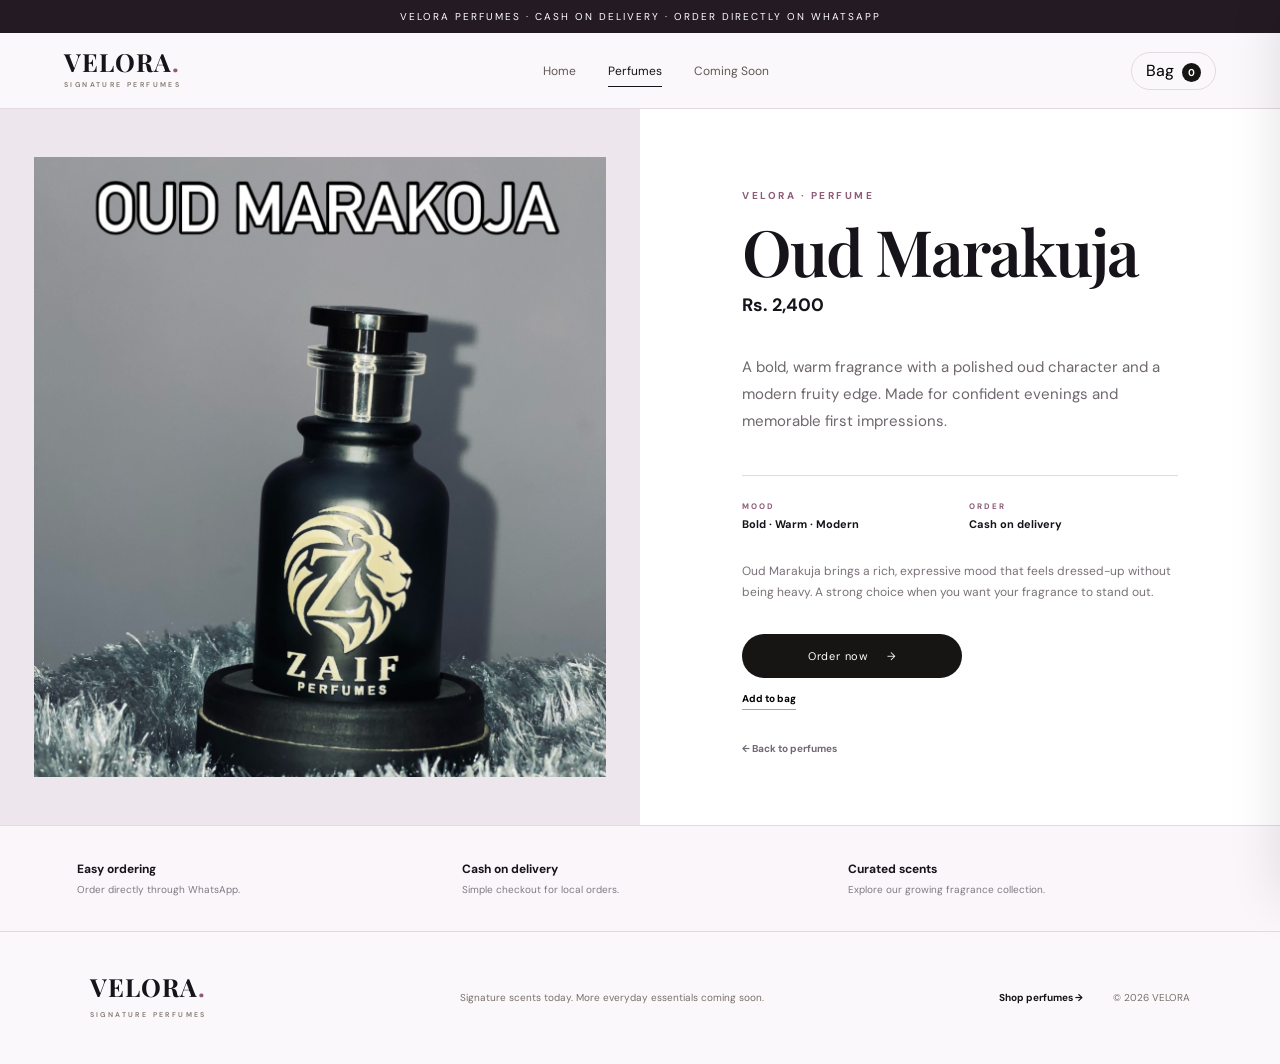
==== product.html @ 42189623 "Add files via upload" ====
<!doctype html><html lang="en"><head><meta charset="utf-8"><meta name="viewport" content="width=device-width,initial-scale=1"><meta name="description" content="VELORA perfume product details."><title>VELORA — Perfume</title><link rel="preconnect" href="https://fonts.googleapis.com"><link rel="preconnect" href="https://fonts.gstatic.com" crossorigin><link href="https://fonts.googleapis.com/css2?family=DM+Sans:wght@400;500;600;700&family=Playfair+Display:wght@500;600;700&display=swap" rel="stylesheet"><link rel="stylesheet" href="style.css"></head><body><div class="announcement">VELORA PERFUMES · CASH ON DELIVERY · ORDER DIRECTLY ON WHATSAPP</div><header class="header"><a class="brand" href="index.html">VELORA<span>.</span><small>SIGNATURE PERFUMES</small></a><nav><a href="index.html">Home</a><a class="active" href="products.html">Perfumes</a><a href="index.html#coming">Coming Soon</a></nav><div class="actions"><button class="bag-btn" onclick="openCart()">Bag <b id="count">0</b></button></div></header><main><section class="product-detail" id="product-detail"></section><section class="detail-trust"><div><b>Easy ordering</b><small>Order directly through WhatsApp.</small></div><div><b>Cash on delivery</b><small>Simple checkout for local orders.</small></div><div><b>Curated scents</b><small>Explore our growing fragrance collection.</small></div></section></main><footer><div><a class="brand" href="index.html">VELORA<span>.</span><small>SIGNATURE PERFUMES</small></a></div><p>Signature scents today. More everyday essentials coming soon.</p><a href="products.html">Shop perfumes →</a><small>© 2026 VELORA</small></footer><div id="shade" onclick="closeCart()"></div><aside id="cart"><div class="cart-head"><h2>Your bag</h2><button onclick="closeCart()">×</button></div><div id="items"></div><div class="checkout"><div><span>Subtotal</span><b id="total">Rs. 0</b></div><button class="btn" onclick="checkout()">Order on WhatsApp →</button><small>We'll open WhatsApp with your order details ready to send.</small></div></aside><div id="toast"></div><script src="script.js"></script></body></html>
---- style.css ----
:root{--ink:#171414;--muted:#706969;--cream:#f5f1ea;--paper:#fbfaf7;--line:#ded8d0;--accent:#8a6a4d;--white:#fff}*{box-sizing:border-box}html{scroll-behavior:smooth}body{margin:0;background:var(--paper);color:var(--ink);font-family:"DM Sans",sans-serif}a{color:inherit;text-decoration:none}button,input{font:inherit}.announcement{background:#171414;color:#fff;text-align:center;padding:10px 18px;font-size:10px;letter-spacing:2px}.header{height:82px;display:flex;align-items:center;justify-content:space-between;padding:0 5vw;border-bottom:1px solid var(--line);background:rgba(251,250,247,.94);position:sticky;top:0;z-index:20;backdrop-filter:blur(12px)}.brand{font-family:"Playfair Display",serif;font-size:25px;font-weight:700;letter-spacing:1px;line-height:.8}.brand span{color:var(--accent)}.brand small{display:block;font:600 7px "DM Sans";letter-spacing:2.4px;margin-top:8px;color:#81786f}.header nav{display:flex;gap:32px;font-size:12px;color:#5f5854}.header nav a{padding:32px 0;position:relative}.header nav a.active,.header nav a:hover{color:#171414}.header nav a.active:after{content:"";position:absolute;height:1px;left:0;right:0;bottom:24px;background:var(--ink)}.actions{display:flex;gap:8px}.icon-btn,.bag-btn{border:1px solid var(--line);background:transparent;border-radius:999px;height:38px;padding:0 14px;cursor:pointer}.icon-btn{width:38px;padding:0;font-size:20px}.bag-btn b{font-size:10px;background:#171414;color:#fff;border-radius:50%;padding:3px 6px;margin-left:4px}.hero{min-height:690px;display:grid;grid-template-columns:1.05fr .95fr;overflow:hidden;background:var(--cream);padding-left:7vw}.hero-copy{align-self:center;max-width:620px;padding:70px 0}.eyebrow,.result-label{font-size:10px;font-weight:700;letter-spacing:2.5px;color:#8a6a4d}.hero h1,.products-hero h1{font:600 clamp(54px,7vw,92px)/.92 "Playfair Display",serif;letter-spacing:-3px;margin:24px 0}.hero h1 i,.products-hero h1 i,.coming h2 i{font-weight:500;color:#8a6a4d}.hero-copy>p{max-width:480px;color:#69625d;font-size:15px;line-height:1.8}.hero-actions{display:flex;align-items:center;gap:24px;margin-top:32px}.btn{display:inline-flex;align-items:center;justify-content:center;background:#171414;color:#fff;border:0;padding:15px 22px;font-size:11px;letter-spacing:.8px;cursor:pointer}.btn span{margin-left:18px}.text-link{font-size:11px;font-weight:700;border-bottom:1px solid #a79e95;padding-bottom:5px}.hero-note{display:flex;gap:13px;align-items:center;margin-top:65px}.hero-note span{font:600 27px "Playfair Display"}.hero-note small{color:#7b736d;font-size:9px;line-height:1.4;text-transform:uppercase;letter-spacing:1.3px}.hero-art{position:relative;min-height:690px;background:linear-gradient(135deg,#e4ded5,#c8b9aa);display:flex;align-items:center;justify-content:center;overflow:hidden}.halo{position:absolute;width:470px;height:470px;border-radius:50%;border:1px solid rgba(255,255,255,.7);box-shadow:0 0 0 50px rgba(255,255,255,.08),0 0 0 110px rgba(255,255,255,.05)}.hero-card{position:relative;width:270px;height:370px;background:linear-gradient(160deg,#282321,#0f0d0c);color:#f5ead9;display:flex;flex-direction:column;justify-content:center;align-items:center;box-shadow:25px 30px 60px rgba(38,28,20,.28);transform:rotate(-6deg)}.hero-card:before{content:"";position:absolute;inset:18px;border:1px solid rgba(235,219,195,.35)}.hero-card span{font-size:10px;letter-spacing:4px}.hero-card strong{font:600 46px/.9 "Playfair Display";text-align:center;letter-spacing:3px;margin:35px 0}.hero-card small{font-size:8px;letter-spacing:2px}.hero-orb{position:absolute;border-radius:50%;background:rgba(255,255,255,.2);filter:blur(1px)}.orb1{width:90px;height:90px;right:13%;top:18%}.orb2{width:180px;height:180px;left:8%;bottom:-50px}.section{padding:110px 7vw}.intro{display:grid;grid-template-columns:.8fr 1.2fr;gap:8vw;align-items:center}.section h2{font:600 clamp(38px,4vw,56px)/1.05 "Playfair Display";letter-spacing:-1.5px;margin:15px 0}.category-card{border-top:1px solid var(--line);border-bottom:1px solid var(--line);padding:28px 0;display:grid;grid-template-columns:70px 1fr auto;gap:22px;align-items:center}.category-icon{width:54px;height:54px;border:1px solid #c8bdb2;border-radius:50%;display:grid;place-items:center;font-size:20px}.category-card span{font-size:9px;letter-spacing:2px;color:var(--accent);font-weight:700}.category-card h3{font:600 30px "Playfair Display";margin:5px 0}.category-card p{margin:0;color:var(--muted);font-size:12px}.category-card>a{font-size:11px;font-weight:700}.collection{background:#fff}.section-head,.product-toolbar{display:flex;justify-content:space-between;align-items:end;gap:30px;margin-bottom:38px}.grid{display:grid;grid-template-columns:repeat(3,1fr);gap:32px}.product{min-width:0}.pic{display:block;aspect-ratio:4/5;background:#ece8e1;position:relative;overflow:hidden}.pic img{width:100%;height:100%;object-fit:cover;transition:transform .5s}.product:hover .pic img{transform:scale(1.035)}.view-pill{position:absolute;bottom:14px;right:14px;background:#fff;padding:9px 12px;font-size:9px;letter-spacing:1px;opacity:0;transform:translateY(6px);transition:.25s}.product:hover .view-pill{opacity:1;transform:none}.info{padding:17px 1px}.tag{font-size:8px;color:var(--accent);letter-spacing:2px;font-weight:700}.info h3{font:600 25px "Playfair Display";margin:7px 0}.info p{font-size:11px;color:#746d67;line-height:1.65;min-height:54px;margin:0 0 15px}.row{display:flex;align-items:center;gap:8px}.price{font-size:13px;font-weight:700;margin-right:auto}.add,.order{border:1px solid #d4cec7;background:transparent;padding:9px 11px;font-size:9px;cursor:pointer}.order{background:#171414;color:#fff;border-color:#171414}.coming{background:#1b1817;color:#fff;display:grid;grid-template-columns:1fr 1fr;gap:8vw;align-items:center}.coming .eyebrow{color:#c4a17e}.coming h2{color:#fff}.coming p{color:#aaa29b;line-height:1.8;font-size:13px;max-width:560px}.coming-grid{display:grid;grid-template-columns:1fr 1fr;border-top:1px solid #403a36}.coming-grid div{padding:24px 5px;border-bottom:1px solid #403a36;display:grid;grid-template-columns:38px 1fr;column-gap:10px}.coming-grid span{grid-row:span 2;color:#a98a6d;font-size:9px}.coming-grid b{font:500 20px "Playfair Display"}.coming-grid small{color:#7e7872;font-size:9px;letter-spacing:1px;text-transform:uppercase;margin-top:4px}.story{display:grid;grid-template-columns:.5fr 1.5fr;gap:8vw}.story-label .vertical{margin-top:80px;font-size:9px;letter-spacing:2px;color:#a09992;writing-mode:vertical-rl}.story p{max-width:680px;color:#6e6762;line-height:1.9;font-size:14px}.trust{padding-top:0;display:grid;grid-template-columns:repeat(3,1fr);gap:30px}.trust>div{border-top:1px solid var(--line);padding-top:20px;display:grid;grid-template-columns:35px 1fr}.trust span{font-size:9px;color:var(--accent)}.trust b{font-size:12px}.trust small{grid-column:2;color:#837b74;font-size:10px;margin-top:5px}footer{border-top:1px solid var(--line);padding:45px 7vw;display:grid;grid-template-columns:1fr 1.5fr auto auto;gap:30px;align-items:center}footer p,footer>a,footer>small{font-size:10px;color:#77706a}footer>a{font-weight:700;color:#171414}.products-hero{padding:100px 7vw 80px;background:var(--cream)}.products-hero p{color:#706963;max-width:520px;line-height:1.7}.products-section{padding-top:80px}.product-toolbar h2{font:600 40px "Playfair Display";margin:8px 0}.search input{width:280px;border:0;border-bottom:1px solid #bdb5ad;background:transparent;padding:12px 2px;outline:none;font-size:11px}.empty{color:#777}.shade{}.item{display:flex;justify-content:space-between;gap:15px;padding:15px 0;border-bottom:1px solid #eee;font-size:12px}.item small{color:#817a74}.item button{border:0;background:transparent;color:#9b4e43;font-size:9px;cursor:pointer}.checkout{border-top:1px solid #ddd;padding-top:20px;margin-top:15px}.checkout>div{display:flex;justify-content:space-between;margin-bottom:18px;font-size:12px}.checkout small{display:block;color:#8a837d;font-size:9px;line-height:1.5;margin-top:10px}#shade{position:fixed;inset:0;background:rgba(0,0,0,.3);opacity:0;pointer-events:none;transition:.25s;z-index:39}#shade.show{opacity:1;pointer-events:auto}#cart{position:fixed;z-index:40;right:0;top:0;bottom:0;width:min(420px,92vw);background:#fff;padding:28px;transform:translateX(105%);transition:.3s;box-shadow:-20px 0 50px rgba(0,0,0,.12)}#cart.open{transform:none}.cart-head{display:flex;justify-content:space-between;align-items:center;border-bottom:1px solid #ddd;padding-bottom:15px}.cart-head h2{font:600 30px "Playfair Display";margin:0}.cart-head button{border:0;background:transparent;font-size:28px;cursor:pointer}#items{min-height:120px}.showtoast{position:fixed;bottom:25px;left:50%;transform:translateX(-50%);background:#171414;color:#fff;padding:12px 18px;font-size:10px;z-index:60;box-shadow:0 10px 30px rgba(0,0,0,.2)}
@media(max-width:850px){.header nav{display:none}.hero{grid-template-columns:1fr;padding-left:7vw}.hero-art{min-height:430px}.hero-copy{padding:75px 7vw 55px 0}.intro,.coming,.story{grid-template-columns:1fr;gap:45px}.grid{grid-template-columns:1fr 1fr}.section{padding:75px 7vw}.trust{grid-template-columns:1fr}.section-head,.product-toolbar{align-items:start;flex-direction:column}.search input{width:100%}footer{grid-template-columns:1fr 1fr}.category-card{grid-template-columns:60px 1fr}.category-card>a{grid-column:2}}
@media(max-width:560px){.hero h1,.products-hero h1{font-size:55px}.hero-art{min-height:360px}.hero-card{width:210px;height:290px}.hero-card strong{font-size:34px}.grid{grid-template-columns:1fr}.info p{min-height:auto}.coming-grid{grid-template-columns:1fr}.products-hero{padding:70px 7vw 55px}footer{grid-template-columns:1fr;gap:16px}.brand{font-size:22px}}

/* VELORA V4 polish */
:root{--ink:#17131a;--muted:#756c75;--cream:#f3edf3;--paper:#fbf8fb;--line:#e2d9e1;--accent:#8d5c78;--deep:#241a24;--soft:#eadde7}
.announcement{background:var(--deep)}
.header{background:rgba(251,248,251,.96);height:76px}
.brand span,.eyebrow,.result-label,.hero h1 i,.products-hero h1 i,.coming h2 i{color:var(--accent)}
.hero{min-height:600px;padding-left:6vw;background:linear-gradient(110deg,#f5eef4,#eee5ec)}
.hero-copy{padding:55px 0}.hero h1{margin:18px 0}.hero-art{min-height:600px;background:radial-gradient(circle at 50% 45%,#d8c4d2,#b8a3b2 70%)}
.hero-card{width:250px;height:335px;background:linear-gradient(160deg,#30242f,#151016);box-shadow:20px 25px 55px rgba(47,28,45,.25)}
.section{padding:78px 6vw}.intro{gap:6vw}.collection{padding-top:76px;padding-bottom:85px}.grid{gap:28px}.pic{background:#eee6ed;border-radius:2px}.pic img{transition:transform .45s,filter .45s}.product:hover .pic img{transform:scale(1.045);filter:saturate(1.03)}.view-pill{border:1px solid #e6dde4}.info{padding:14px 2px}.info h3{margin:6px 0 7px}.info p{min-height:60px}.add,.order{border-radius:999px;padding:9px 13px}.order{background:var(--deep);border-color:var(--deep)}
.category-card{background:#fff;padding:24px;border:1px solid var(--line)}.category-icon{border-color:#d6c4d1}.coming{background:var(--deep)}.story{padding-top:80px;padding-bottom:75px}.trust{padding-bottom:80px}.products-hero{padding:78px 6vw 60px;background:linear-gradient(110deg,#f4edf3,#eee6ee)}.products-section{padding:65px 6vw 90px}.product-toolbar{margin-bottom:30px}.collection-note{font-size:11px;color:#8b8189;margin:8px 0 0}.search input{border-color:#cbbbc8}.search input:focus{border-color:var(--accent)}
.product-detail{display:grid;grid-template-columns:1fr 1fr;min-height:650px;background:#fff}.detail-media{background:#eee6ed;display:flex;align-items:center;justify-content:center;min-height:620px;padding:34px}.detail-media img{width:100%;height:100%;max-height:620px;object-fit:cover}.detail-copy{padding:80px 8vw 70px;display:flex;flex-direction:column;justify-content:center}.detail-copy h1{font:600 clamp(48px,5vw,72px)/.98 "Playfair Display",serif;letter-spacing:-2px;margin:18px 0 10px}.detail-price{font-size:18px;font-weight:700;margin-bottom:22px}.detail-lead{font-size:15px;line-height:1.8;color:#6f666e;max-width:560px}.detail-line{height:1px;background:var(--line);margin:25px 0}.detail-meta{display:grid;grid-template-columns:1fr 1fr;gap:18px;margin-bottom:18px}.detail-meta div{display:flex;flex-direction:column;gap:6px}.detail-meta span{font-size:8px;letter-spacing:2px;color:var(--accent);font-weight:700}.detail-meta b{font-size:11px}.detail-text{font-size:12px;line-height:1.8;color:#7a7179;max-width:560px}.detail-order{margin-top:18px;max-width:220px;border-radius:999px}.detail-add{width:max-content;margin-top:10px;border:0;background:transparent;border-bottom:1px solid #aaa0a9;padding:4px 0;font-size:10px;font-weight:700;cursor:pointer}.back-link{margin-top:32px;font-size:10px;font-weight:700;color:#716873}.detail-trust{display:grid;grid-template-columns:repeat(3,1fr);gap:30px;padding:35px 6vw;border-top:1px solid var(--line);background:#faf6fa}.detail-trust>div{display:flex;flex-direction:column;gap:6px}.detail-trust b{font-size:12px}.detail-trust small{font-size:10px;color:#827982}
@media(max-width:850px){.hero{min-height:auto;padding-left:7vw}.hero-art{min-height:430px}.product-detail{grid-template-columns:1fr}.detail-media{min-height:500px}.detail-copy{padding:60px 7vw}.detail-trust{grid-template-columns:1fr}.section{padding:70px 7vw}}
@media(max-width:560px){.hero-art{min-height:340px}.hero-card{width:210px;height:285px}.detail-media{min-height:400px;padding:18px}.detail-copy h1{font-size:48px}.detail-copy{padding:50px 7vw}.detail-meta{grid-template-columns:1fr}.detail-order{max-width:none;width:100%}}
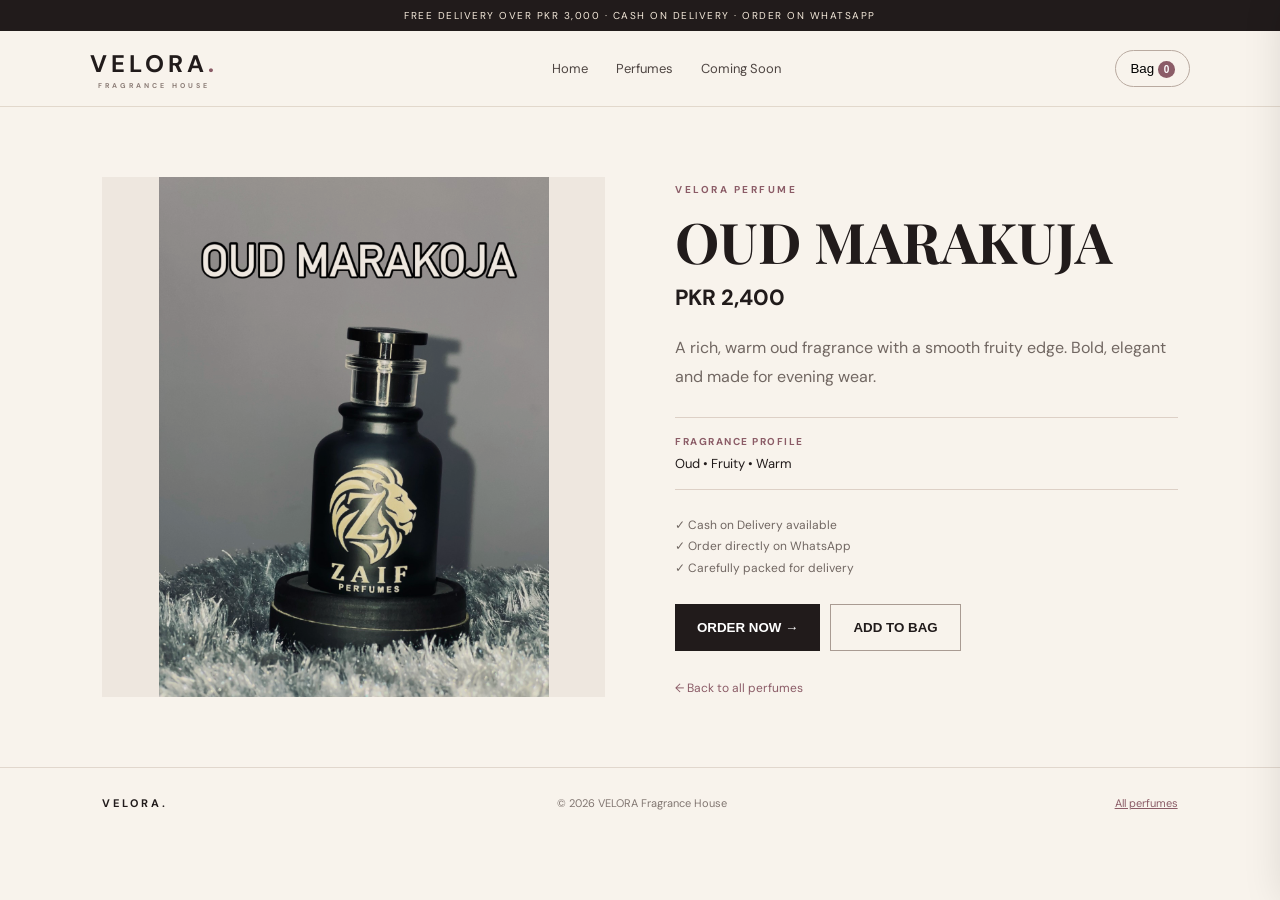
==== commit e3b7dae0: "Add files via upload" ====
--- a/product.html
+++ b/product.html
@@ -1 +1 @@
-<!doctype html><html lang="en"><head><meta charset="utf-8"><meta name="viewport" content="width=device-width,initial-scale=1"><meta name="description" content="VELORA perfume product details."><title>VELORA — Perfume</title><link rel="preconnect" href="https://fonts.googleapis.com"><link rel="preconnect" href="https://fonts.gstatic.com" crossorigin><link href="https://fonts.googleapis.com/css2?family=DM+Sans:wght@400;500;600;700&family=Playfair+Display:wght@500;600;700&display=swap" rel="stylesheet"><link rel="stylesheet" href="style.css"></head><body><div class="announcement">VELORA PERFUMES · CASH ON DELIVERY · ORDER DIRECTLY ON WHATSAPP</div><header class="header"><a class="brand" href="index.html">VELORA<span>.</span><small>SIGNATURE PERFUMES</small></a><nav><a href="index.html">Home</a><a class="active" href="products.html">Perfumes</a><a href="index.html#coming">Coming Soon</a></nav><div class="actions"><button class="bag-btn" onclick="openCart()">Bag <b id="count">0</b></button></div></header><main><section class="product-detail" id="product-detail"></section><section class="detail-trust"><div><b>Easy ordering</b><small>Order directly through WhatsApp.</small></div><div><b>Cash on delivery</b><small>Simple checkout for local orders.</small></div><div><b>Curated scents</b><small>Explore our growing fragrance collection.</small></div></section></main><footer><div><a class="brand" href="index.html">VELORA<span>.</span><small>SIGNATURE PERFUMES</small></a></div><p>Signature scents today. More everyday essentials coming soon.</p><a href="products.html">Shop perfumes →</a><small>© 2026 VELORA</small></footer><div id="shade" onclick="closeCart()"></div><aside id="cart"><div class="cart-head"><h2>Your bag</h2><button onclick="closeCart()">×</button></div><div id="items"></div><div class="checkout"><div><span>Subtotal</span><b id="total">Rs. 0</b></div><button class="btn" onclick="checkout()">Order on WhatsApp →</button><small>We'll open WhatsApp with your order details ready to send.</small></div></aside><div id="toast"></div><script src="script.js"></script></body></html>
+<!doctype html><html><head><meta charset="utf-8"><meta name="viewport" content="width=device-width,initial-scale=1"><title>VELORA — Product</title><link rel="stylesheet" href="style.css"></head><body><div class="top">FREE DELIVERY OVER PKR 3,000 · CASH ON DELIVERY · ORDER ON WHATSAPP</div><header><a class="logo" href="index.html">VELORA<span>.</span><small>FRAGRANCE HOUSE</small></a><nav><a href="index.html">Home</a><a href="products.html">Perfumes</a><a href="index.html#coming">Coming Soon</a></nav><button class="bagbtn" onclick="openCart()">Bag <b data-count>0</b></button></header><main><section id="detail" class="detail"></section></main><footer><b>VELORA.</b><span>© 2026 VELORA Fragrance House</span><a href="products.html">All perfumes</a></footer><div id="shade" onclick="closeCart()"></div><aside id="cart"><div class="carthead"><h2>Your bag</h2><button onclick="closeCart()">×</button></div><div id="cartItems"></div><div class="cartbottom"><div><span>Total</span><b id="cartTotal">PKR 0</b></div><button class="primary" onclick="orderCart()">ORDER ON WHATSAPP →</button></div></aside><div id="toast"></div><script src="script.js"></script></body></html>
--- a/style.css
+++ b/style.css
@@ -1,17 +1,2 @@
-:root{--ink:#171414;--muted:#706969;--cream:#f5f1ea;--paper:#fbfaf7;--line:#ded8d0;--accent:#8a6a4d;--white:#fff}*{box-sizing:border-box}html{scroll-behavior:smooth}body{margin:0;background:var(--paper);color:var(--ink);font-family:"DM Sans",sans-serif}a{color:inherit;text-decoration:none}button,input{font:inherit}.announcement{background:#171414;color:#fff;text-align:center;padding:10px 18px;font-size:10px;letter-spacing:2px}.header{height:82px;display:flex;align-items:center;justify-content:space-between;padding:0 5vw;border-bottom:1px solid var(--line);background:rgba(251,250,247,.94);position:sticky;top:0;z-index:20;backdrop-filter:blur(12px)}.brand{font-family:"Playfair Display",serif;font-size:25px;font-weight:700;letter-spacing:1px;line-height:.8}.brand span{color:var(--accent)}.brand small{display:block;font:600 7px "DM Sans";letter-spacing:2.4px;margin-top:8px;color:#81786f}.header nav{display:flex;gap:32px;font-size:12px;color:#5f5854}.header nav a{padding:32px 0;position:relative}.header nav a.active,.header nav a:hover{color:#171414}.header nav a.active:after{content:"";position:absolute;height:1px;left:0;right:0;bottom:24px;background:var(--ink)}.actions{display:flex;gap:8px}.icon-btn,.bag-btn{border:1px solid var(--line);background:transparent;border-radius:999px;height:38px;padding:0 14px;cursor:pointer}.icon-btn{width:38px;padding:0;font-size:20px}.bag-btn b{font-size:10px;background:#171414;color:#fff;border-radius:50%;padding:3px 6px;margin-left:4px}.hero{min-height:690px;display:grid;grid-template-columns:1.05fr .95fr;overflow:hidden;background:var(--cream);padding-left:7vw}.hero-copy{align-self:center;max-width:620px;padding:70px 0}.eyebrow,.result-label{font-size:10px;font-weight:700;letter-spacing:2.5px;color:#8a6a4d}.hero h1,.products-hero h1{font:600 clamp(54px,7vw,92px)/.92 "Playfair Display",serif;letter-spacing:-3px;margin:24px 0}.hero h1 i,.products-hero h1 i,.coming h2 i{font-weight:500;color:#8a6a4d}.hero-copy>p{max-width:480px;color:#69625d;font-size:15px;line-height:1.8}.hero-actions{display:flex;align-items:center;gap:24px;margin-top:32px}.btn{display:inline-flex;align-items:center;justify-content:center;background:#171414;color:#fff;border:0;padding:15px 22px;font-size:11px;letter-spacing:.8px;cursor:pointer}.btn span{margin-left:18px}.text-link{font-size:11px;font-weight:700;border-bottom:1px solid #a79e95;padding-bottom:5px}.hero-note{display:flex;gap:13px;align-items:center;margin-top:65px}.hero-note span{font:600 27px "Playfair Display"}.hero-note small{color:#7b736d;font-size:9px;line-height:1.4;text-transform:uppercase;letter-spacing:1.3px}.hero-art{position:relative;min-height:690px;background:linear-gradient(135deg,#e4ded5,#c8b9aa);display:flex;align-items:center;justify-content:center;overflow:hidden}.halo{position:absolute;width:470px;height:470px;border-radius:50%;border:1px solid rgba(255,255,255,.7);box-shadow:0 0 0 50px rgba(255,255,255,.08),0 0 0 110px rgba(255,255,255,.05)}.hero-card{position:relative;width:270px;height:370px;background:linear-gradient(160deg,#282321,#0f0d0c);color:#f5ead9;display:flex;flex-direction:column;justify-content:center;align-items:center;box-shadow:25px 30px 60px rgba(38,28,20,.28);transform:rotate(-6deg)}.hero-card:before{content:"";position:absolute;inset:18px;border:1px solid rgba(235,219,195,.35)}.hero-card span{font-size:10px;letter-spacing:4px}.hero-card strong{font:600 46px/.9 "Playfair Display";text-align:center;letter-spacing:3px;margin:35px 0}.hero-card small{font-size:8px;letter-spacing:2px}.hero-orb{position:absolute;border-radius:50%;background:rgba(255,255,255,.2);filter:blur(1px)}.orb1{width:90px;height:90px;right:13%;top:18%}.orb2{width:180px;height:180px;left:8%;bottom:-50px}.section{padding:110px 7vw}.intro{display:grid;grid-template-columns:.8fr 1.2fr;gap:8vw;align-items:center}.section h2{font:600 clamp(38px,4vw,56px)/1.05 "Playfair Display";letter-spacing:-1.5px;margin:15px 0}.category-card{border-top:1px solid var(--line);border-bottom:1px solid var(--line);padding:28px 0;display:grid;grid-template-columns:70px 1fr auto;gap:22px;align-items:center}.category-icon{width:54px;height:54px;border:1px solid #c8bdb2;border-radius:50%;display:grid;place-items:center;font-size:20px}.category-card span{font-size:9px;letter-spacing:2px;color:var(--accent);font-weight:700}.category-card h3{font:600 30px "Playfair Display";margin:5px 0}.category-card p{margin:0;color:var(--muted);font-size:12px}.category-card>a{font-size:11px;font-weight:700}.collection{background:#fff}.section-head,.product-toolbar{display:flex;justify-content:space-between;align-items:end;gap:30px;margin-bottom:38px}.grid{display:grid;grid-template-columns:repeat(3,1fr);gap:32px}.product{min-width:0}.pic{display:block;aspect-ratio:4/5;background:#ece8e1;position:relative;overflow:hidden}.pic img{width:100%;height:100%;object-fit:cover;transition:transform .5s}.product:hover .pic img{transform:scale(1.035)}.view-pill{position:absolute;bottom:14px;right:14px;background:#fff;padding:9px 12px;font-size:9px;letter-spacing:1px;opacity:0;transform:translateY(6px);transition:.25s}.product:hover .view-pill{opacity:1;transform:none}.info{padding:17px 1px}.tag{font-size:8px;color:var(--accent);letter-spacing:2px;font-weight:700}.info h3{font:600 25px "Playfair Display";margin:7px 0}.info p{font-size:11px;color:#746d67;line-height:1.65;min-height:54px;margin:0 0 15px}.row{display:flex;align-items:center;gap:8px}.price{font-size:13px;font-weight:700;margin-right:auto}.add,.order{border:1px solid #d4cec7;background:transparent;padding:9px 11px;font-size:9px;cursor:pointer}.order{background:#171414;color:#fff;border-color:#171414}.coming{background:#1b1817;color:#fff;display:grid;grid-template-columns:1fr 1fr;gap:8vw;align-items:center}.coming .eyebrow{color:#c4a17e}.coming h2{color:#fff}.coming p{color:#aaa29b;line-height:1.8;font-size:13px;max-width:560px}.coming-grid{display:grid;grid-template-columns:1fr 1fr;border-top:1px solid #403a36}.coming-grid div{padding:24px 5px;border-bottom:1px solid #403a36;display:grid;grid-template-columns:38px 1fr;column-gap:10px}.coming-grid span{grid-row:span 2;color:#a98a6d;font-size:9px}.coming-grid b{font:500 20px "Playfair Display"}.coming-grid small{color:#7e7872;font-size:9px;letter-spacing:1px;text-transform:uppercase;margin-top:4px}.story{display:grid;grid-template-columns:.5fr 1.5fr;gap:8vw}.story-label .vertical{margin-top:80px;font-size:9px;letter-spacing:2px;color:#a09992;writing-mode:vertical-rl}.story p{max-width:680px;color:#6e6762;line-height:1.9;font-size:14px}.trust{padding-top:0;display:grid;grid-template-columns:repeat(3,1fr);gap:30px}.trust>div{border-top:1px solid var(--line);padding-top:20px;display:grid;grid-template-columns:35px 1fr}.trust span{font-size:9px;color:var(--accent)}.trust b{font-size:12px}.trust small{grid-column:2;color:#837b74;font-size:10px;margin-top:5px}footer{border-top:1px solid var(--line);padding:45px 7vw;display:grid;grid-template-columns:1fr 1.5fr auto auto;gap:30px;align-items:center}footer p,footer>a,footer>small{font-size:10px;color:#77706a}footer>a{font-weight:700;color:#171414}.products-hero{padding:100px 7vw 80px;background:var(--cream)}.products-hero p{color:#706963;max-width:520px;line-height:1.7}.products-section{padding-top:80px}.product-toolbar h2{font:600 40px "Playfair Display";margin:8px 0}.search input{width:280px;border:0;border-bottom:1px solid #bdb5ad;background:transparent;padding:12px 2px;outline:none;font-size:11px}.empty{color:#777}.shade{}.item{display:flex;justify-content:space-between;gap:15px;padding:15px 0;border-bottom:1px solid #eee;font-size:12px}.item small{color:#817a74}.item button{border:0;background:transparent;color:#9b4e43;font-size:9px;cursor:pointer}.checkout{border-top:1px solid #ddd;padding-top:20px;margin-top:15px}.checkout>div{display:flex;justify-content:space-between;margin-bottom:18px;font-size:12px}.checkout small{display:block;color:#8a837d;font-size:9px;line-height:1.5;margin-top:10px}#shade{position:fixed;inset:0;background:rgba(0,0,0,.3);opacity:0;pointer-events:none;transition:.25s;z-index:39}#shade.show{opacity:1;pointer-events:auto}#cart{position:fixed;z-index:40;right:0;top:0;bottom:0;width:min(420px,92vw);background:#fff;padding:28px;transform:translateX(105%);transition:.3s;box-shadow:-20px 0 50px rgba(0,0,0,.12)}#cart.open{transform:none}.cart-head{display:flex;justify-content:space-between;align-items:center;border-bottom:1px solid #ddd;padding-bottom:15px}.cart-head h2{font:600 30px "Playfair Display";margin:0}.cart-head button{border:0;background:transparent;font-size:28px;cursor:pointer}#items{min-height:120px}.showtoast{position:fixed;bottom:25px;left:50%;transform:translateX(-50%);background:#171414;color:#fff;padding:12px 18px;font-size:10px;z-index:60;box-shadow:0 10px 30px rgba(0,0,0,.2)}
-@media(max-width:850px){.header nav{display:none}.hero{grid-template-columns:1fr;padding-left:7vw}.hero-art{min-height:430px}.hero-copy{padding:75px 7vw 55px 0}.intro,.coming,.story{grid-template-columns:1fr;gap:45px}.grid{grid-template-columns:1fr 1fr}.section{padding:75px 7vw}.trust{grid-template-columns:1fr}.section-head,.product-toolbar{align-items:start;flex-direction:column}.search input{width:100%}footer{grid-template-columns:1fr 1fr}.category-card{grid-template-columns:60px 1fr}.category-card>a{grid-column:2}}
-@media(max-width:560px){.hero h1,.products-hero h1{font-size:55px}.hero-art{min-height:360px}.hero-card{width:210px;height:290px}.hero-card strong{font-size:34px}.grid{grid-template-columns:1fr}.info p{min-height:auto}.coming-grid{grid-template-columns:1fr}.products-hero{padding:70px 7vw 55px}footer{grid-template-columns:1fr;gap:16px}.brand{font-size:22px}}
-
-/* VELORA V4 polish */
-:root{--ink:#17131a;--muted:#756c75;--cream:#f3edf3;--paper:#fbf8fb;--line:#e2d9e1;--accent:#8d5c78;--deep:#241a24;--soft:#eadde7}
-.announcement{background:var(--deep)}
-.header{background:rgba(251,248,251,.96);height:76px}
-.brand span,.eyebrow,.result-label,.hero h1 i,.products-hero h1 i,.coming h2 i{color:var(--accent)}
-.hero{min-height:600px;padding-left:6vw;background:linear-gradient(110deg,#f5eef4,#eee5ec)}
-.hero-copy{padding:55px 0}.hero h1{margin:18px 0}.hero-art{min-height:600px;background:radial-gradient(circle at 50% 45%,#d8c4d2,#b8a3b2 70%)}
-.hero-card{width:250px;height:335px;background:linear-gradient(160deg,#30242f,#151016);box-shadow:20px 25px 55px rgba(47,28,45,.25)}
-.section{padding:78px 6vw}.intro{gap:6vw}.collection{padding-top:76px;padding-bottom:85px}.grid{gap:28px}.pic{background:#eee6ed;border-radius:2px}.pic img{transition:transform .45s,filter .45s}.product:hover .pic img{transform:scale(1.045);filter:saturate(1.03)}.view-pill{border:1px solid #e6dde4}.info{padding:14px 2px}.info h3{margin:6px 0 7px}.info p{min-height:60px}.add,.order{border-radius:999px;padding:9px 13px}.order{background:var(--deep);border-color:var(--deep)}
-.category-card{background:#fff;padding:24px;border:1px solid var(--line)}.category-icon{border-color:#d6c4d1}.coming{background:var(--deep)}.story{padding-top:80px;padding-bottom:75px}.trust{padding-bottom:80px}.products-hero{padding:78px 6vw 60px;background:linear-gradient(110deg,#f4edf3,#eee6ee)}.products-section{padding:65px 6vw 90px}.product-toolbar{margin-bottom:30px}.collection-note{font-size:11px;color:#8b8189;margin:8px 0 0}.search input{border-color:#cbbbc8}.search input:focus{border-color:var(--accent)}
-.product-detail{display:grid;grid-template-columns:1fr 1fr;min-height:650px;background:#fff}.detail-media{background:#eee6ed;display:flex;align-items:center;justify-content:center;min-height:620px;padding:34px}.detail-media img{width:100%;height:100%;max-height:620px;object-fit:cover}.detail-copy{padding:80px 8vw 70px;display:flex;flex-direction:column;justify-content:center}.detail-copy h1{font:600 clamp(48px,5vw,72px)/.98 "Playfair Display",serif;letter-spacing:-2px;margin:18px 0 10px}.detail-price{font-size:18px;font-weight:700;margin-bottom:22px}.detail-lead{font-size:15px;line-height:1.8;color:#6f666e;max-width:560px}.detail-line{height:1px;background:var(--line);margin:25px 0}.detail-meta{display:grid;grid-template-columns:1fr 1fr;gap:18px;margin-bottom:18px}.detail-meta div{display:flex;flex-direction:column;gap:6px}.detail-meta span{font-size:8px;letter-spacing:2px;color:var(--accent);font-weight:700}.detail-meta b{font-size:11px}.detail-text{font-size:12px;line-height:1.8;color:#7a7179;max-width:560px}.detail-order{margin-top:18px;max-width:220px;border-radius:999px}.detail-add{width:max-content;margin-top:10px;border:0;background:transparent;border-bottom:1px solid #aaa0a9;padding:4px 0;font-size:10px;font-weight:700;cursor:pointer}.back-link{margin-top:32px;font-size:10px;font-weight:700;color:#716873}.detail-trust{display:grid;grid-template-columns:repeat(3,1fr);gap:30px;padding:35px 6vw;border-top:1px solid var(--line);background:#faf6fa}.detail-trust>div{display:flex;flex-direction:column;gap:6px}.detail-trust b{font-size:12px}.detail-trust small{font-size:10px;color:#827982}
-@media(max-width:850px){.hero{min-height:auto;padding-left:7vw}.hero-art{min-height:430px}.product-detail{grid-template-columns:1fr}.detail-media{min-height:500px}.detail-copy{padding:60px 7vw}.detail-trust{grid-template-columns:1fr}.section{padding:70px 7vw}}
-@media(max-width:560px){.hero-art{min-height:340px}.hero-card{width:210px;height:285px}.detail-media{min-height:400px;padding:18px}.detail-copy h1{font-size:48px}.detail-copy{padding:50px 7vw}.detail-meta{grid-template-columns:1fr}.detail-order{max-width:none;width:100%}}
+@import url('https://fonts.googleapis.com/css2?family=DM+Sans:wght@400;500;600;700&family=Playfair+Display:ital,wght@0,600;0,700;1,600&display=swap');
+*{box-sizing:border-box}html{scroll-behavior:smooth}body{margin:0;background:#f8f3ec;color:#211b1b;font-family:'DM Sans',sans-serif}.top{background:#211b1b;color:#f5eadb;text-align:center;padding:9px;font-size:10px;letter-spacing:1.5px}header{height:76px;padding:0 7%;display:flex;align-items:center;justify-content:space-between;border-bottom:1px solid #e2d8cc;background:#f8f3ec;position:sticky;top:0;z-index:20}.logo{font-weight:700;letter-spacing:4px;font-size:24px;color:#211b1b;text-decoration:none}.logo span{color:#8b5c67}.logo small{display:block;text-align:center;font-size:7px;letter-spacing:3px;color:#8c7d77;margin-top:2px}nav{display:flex;gap:28px}nav a{color:#4e4542;text-decoration:none;font-size:13px}nav a.active{color:#8b5c67;border-bottom:1px solid #8b5c67;padding-bottom:4px}.bagbtn{border:1px solid #b9aaa0;background:transparent;padding:10px 14px;border-radius:30px;cursor:pointer}.bagbtn b{background:#8b5c67;color:#fff;border-radius:50%;padding:3px 6px;font-size:10px}.hero{min-height:580px;padding:65px 8%;display:grid;grid-template-columns:1fr 1fr;align-items:center;background:linear-gradient(120deg,#f8f3ec 52%,#e9dfe0 52%)}.eyebrow{font-size:10px;letter-spacing:2.5px;color:#8b5c67;font-weight:700}.hero h1,.shophero h1{font:700 70px/1.02 'Playfair Display';margin:18px 0}.hero h1 i,.shophero h1 i,.coming h2 i{color:#8b5c67}.hero p,.shophero p{max-width:480px;color:#746a66;line-height:1.8}.primary,.secondary{display:inline-block;padding:15px 22px;border:0;cursor:pointer;text-decoration:none;font-weight:600}.primary{background:#211b1b;color:#fff}.secondary{border:1px solid #a99b92;background:transparent;color:#211b1b}.hero-art{height:400px;display:flex;justify-content:center;align-items:center;position:relative}.glow{width:330px;height:330px;border-radius:50%;background:radial-gradient(circle,#fff,#dac7c5 60%,#b78d98);filter:blur(.2px);box-shadow:0 30px 80px #7c566430}.hero-card{position:absolute;right:3%;bottom:15px;background:#211b1b;color:#fff;padding:25px 28px;width:210px;box-shadow:0 20px 50px #0002}.hero-card span{font-size:9px;letter-spacing:2px;color:#d8b4bd}.hero-card strong{display:block;font:700 25px 'Playfair Display';margin:12px 0}.hero-card small{color:#aaa;font-size:9px}.intro{padding:80px 8%;background:#eee4df}.intro h2,.featured h2,.sectionhead h2{font:700 42px/1.05 'Playfair Display';margin:12px 0}.intro p{max-width:600px;color:#756b67;line-height:1.8}.featured{padding:75px 8%}.sectionhead{display:flex;justify-content:space-between;align-items:end;margin-bottom:28px}.sectionhead>a{color:#8b5c67;text-decoration:none;font-size:13px}.grid{display:grid;grid-template-columns:repeat(4,1fr);gap:18px}.card{background:#fffaf5;border:1px solid #eadfd4;overflow:hidden}.pic{height:280px;display:flex;align-items:center;justify-content:center;background:#eee7df;text-decoration:none}.pic img{width:100%;height:100%;object-fit:contain;mix-blend-mode:multiply;transition:.25s}.card:hover .pic img{transform:scale(1.04)}.cardbody{padding:18px}.cardbody>span{font-size:9px;color:#8b5c67;letter-spacing:1.1px}.cardbody h3{font:600 20px 'Playfair Display';margin:8px 0}.cardbody p{font-size:11px;color:#756b67;line-height:1.6;min-height:52px}.cardfoot{display:flex;align-items:center;justify-content:space-between;margin-top:15px}.cardfoot b{font-size:14px}.cardfoot button{background:#211b1b;color:#fff;border:0;padding:9px 12px;cursor:pointer}.coming{padding:85px 8%;background:#211b1b;color:#fff;display:grid;grid-template-columns:1fr 1fr;gap:70px}.coming h2{font:700 48px 'Playfair Display';margin:12px 0}.coming p{color:#bdb1ac;max-width:520px;line-height:1.8}.soonlist div{display:grid;grid-template-columns:40px 1fr auto;gap:15px;padding:18px 0;border-bottom:1px solid #4b4140;color:#9e908c;font-size:11px}.soonlist b{color:#fff;font-size:14px}.soonlist span{color:#c39aa5}footer{padding:28px 8%;display:flex;justify-content:space-between;border-top:1px solid #e1d7cd;color:#817671;font-size:11px}footer b{color:#211b1b;letter-spacing:3px}footer a{color:#8b5c67}.shophero{padding:70px 8% 45px;background:#eee4df}.shophero p{margin-bottom:25px}.shophero input{width:min(600px,100%);padding:15px 17px;border:1px solid #cfc1b7;background:#fffaf5;outline:0}.detail{min-height:650px;padding:70px 8%;display:grid;grid-template-columns:1fr 1fr;gap:70px;align-items:center}.detailphoto{height:520px;background:#eee7df;display:flex;align-items:center;justify-content:center}.detailphoto img{width:100%;height:100%;object-fit:contain;mix-blend-mode:multiply}.detailcopy h1{font:700 56px/1.02 'Playfair Display';margin:14px 0}.pricebig{font-size:22px;font-weight:700;margin-bottom:22px}.detailcopy>p{color:#716762;line-height:1.8;max-width:550px}.notes{display:flex;flex-direction:column;gap:7px;padding:17px 0;border-top:1px solid #ddd0c6;border-bottom:1px solid #ddd0c6;margin:25px 0}.notes b{font-size:10px;letter-spacing:1.5px;text-transform:uppercase;color:#8b5c67}.notes span{font-size:13px}.delivery{font-size:12px}.detailbuttons{display:flex;gap:10px;margin:25px 0}.back{color:#8b5c67;text-decoration:none;font-size:12px}.carthead{display:flex;justify-content:space-between;align-items:center}.carthead button{font-size:28px;border:0;background:none}.cart-item{display:flex;gap:12px;border-bottom:1px solid #ddd2c8;padding:13px 0}.cart-item img{width:55px;height:65px;object-fit:contain;background:#eee7df}.cart-item div{display:flex;flex-direction:column;gap:5px}.cart-item small{color:#8b5c67}.cart-item button{border:0;background:none;text-align:left;padding:0;color:#8a7d77;font-size:10px}.cartbottom{margin-top:auto}.cartbottom>div{display:flex;justify-content:space-between;margin:18px 0}.cartbottom .primary{width:100%}#cart{position:fixed;right:-430px;top:0;width:410px;height:100vh;background:#fffaf5;z-index:30;padding:25px;transition:.3s;display:flex;flex-direction:column;box-shadow:-15px 0 40px #0002}#cart.open{right:0}#shade{display:none;position:fixed;inset:0;background:#0006;z-index:25}#shade.show{display:block}.muted{color:#8b807b;font-size:13px}#toast{position:fixed;bottom:25px;left:50%;transform:translate(-50%,80px);background:#211b1b;color:#fff;padding:12px 18px;font-size:12px;z-index:50;transition:.25s}#toast.show{transform:translate(-50%,0)}@media(max-width:850px){nav{display:none}.hero,.detail,.coming{grid-template-columns:1fr}.hero{min-height:auto}.hero-art{height:320px}.hero h1,.shophero h1{font-size:54px}.grid{grid-template-columns:repeat(2,1fr)}.detailphoto{height:400px}.coming{gap:30px}}@media(max-width:520px){header{padding:0 5%}.logo{font-size:19px}.hero,.featured,.intro,.coming,.detail,.shophero{padding-left:6%;padding-right:6%}.grid{grid-template-columns:1fr}.pic{height:300px}.detailcopy h1{font-size:42px}.detailbuttons{flex-direction:column}.detailbuttons button{width:100%}#cart{width:92%}footer{display:block}footer span,footer a{display:block;margin-top:9px}}
